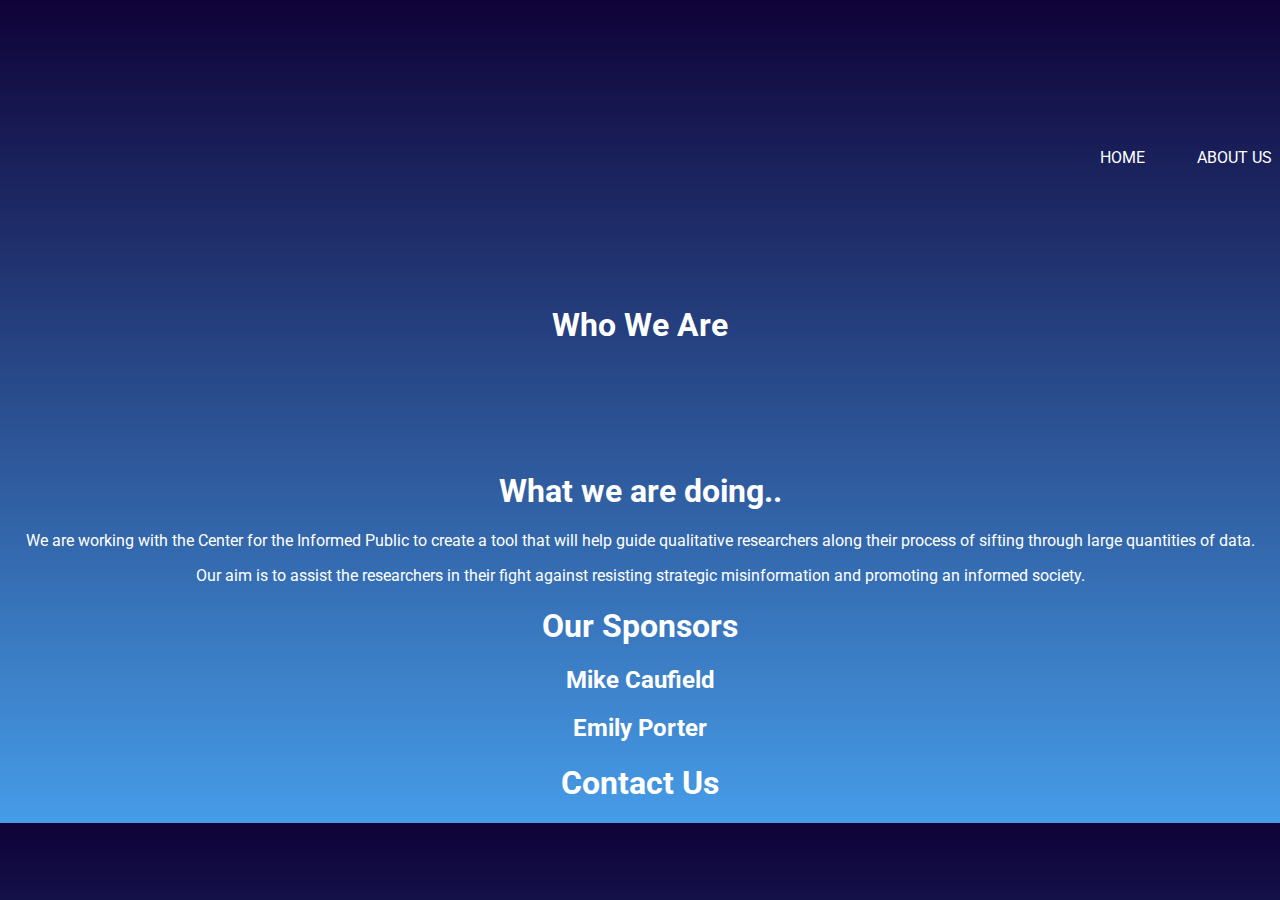
==== about.html @ 9d64fc64 "adding home and abt page to site" ====
<!DOCTYPE html>
<html lang="en">
<head>
    <meta charset="UTF-8">
    <meta http-equiv="X-UA-Compatible" content="IE=edge">
    <meta name="viewport" content="width=device-width, initial-scale=1.0">
    <title>Document</title>
    <link rel="preconnect" href="https://fonts.googleapis.com">
<link rel="preconnect" href="https://fonts.gstatic.com" crossorigin>
<link href="https://fonts.googleapis.com/css2?family=Roboto:ital,wght@0,100;0,300;0,400;0,500;0,700;0,900;1,300;1,400;1,500;1,700;1,900&display=swap" rel="stylesheet">
    <link rel="stylesheet" href="style.css">
</head>
<body>
    <script src="js/index.js"></script>
 
    <div class="navbar">
        <nav id="hamnav">
        
            <!-- (A) MENU WRAPPER -->

            <!-- (B) THE HAMBURGER -->
            <label for="hamburger">&#9776;</label>
            <input type="checkbox" id="hamburger" />


            <!-- (C) MENU ITEMS -->
            <div id="hamitems">
                <a href="index.html">HOME</a>
                <a href="about.html">ABOUT US</a>
            </div>
        </nav>
    </div>


<div class="intro">
    <h1>Who We Are</h1>


</div>

<div class="abt-project">
    <h1>What we are doing..</h1>

    <p>We are working with the Center for the Informed Public to create a tool that will help guide qualitative researchers along their process of sifting through large quantities of data. </p>

    <p>Our aim is to assist the researchers in their fight against resisting strategic misinformation and promoting an informed society.</p>


</div>

<div class="sponsors">
    <h1>Our Sponsors</h1>

    <h2>Mike Caufield</h2>
    <p></p>

    <h2>Emily Porter</h2>
    <p></p>
</div>

<div class="contact">

<h1>Contact Us</h1>

</div>

</body>

</html>
---- style.css ----
* {
    text-align: center;
    color: #FFFFFF;
    font-family: 'Roboto', sans-serif;

 }


body, head {
    background-image: linear-gradient(#0F0238, #469CE8);
  }

.intro {
    margin-top: 10em;
    margin-right: 1em;
    margin-left: 1em;
    margin-bottom: 8em;
}



.navbar {
    display: inline;
}

.checkbox input[type="checkbox"] {
    display: none;
}

/* navbar on a big screen*/

#hamnav {
    width: 100%;
    text-align: center;
    padding: 3em;
    margin-top: 50px;
    align-items: center;
}


#hamitems {
    float: right;
    margin-top: 50px;
}

#hamitems a {
    /*flex-grow: 1;*/
    /*flex-basis: 0;*/
    display: inline-block;
    padding-right: 3em;
    text-decoration: none;
    padding-left: 0;
}

#hamitems a:hover {
    text-decoration: underline;
    color: #B497D6;
}

#hamitems a:active {
    text-decoration: underline;
    color: #B497D6;
}
#hamnav label,
#hamburger {
    display: none;
}



@media screen and (max-width: 768px) {
    .navbar {
        margin-top: 0.5em;
    }
    /* vertical menu */
    #hamitems a {
        box-sizing: border-box;
        display: block;
        width: 100%;
        border-top: 0.1em solid;
    }
    /* show ham icon */
    #hamnav label {
        display: block;
        color: #B497D6;
        font-style: normal;
        font-size: 1.2em;
        padding-right: .75em;
        float: right;
    }
    /* show/hide menu */
    #hamitems {
        display: none;
    }
    #hamnav input:checked~#hamitems {
        display: block;
    }

}
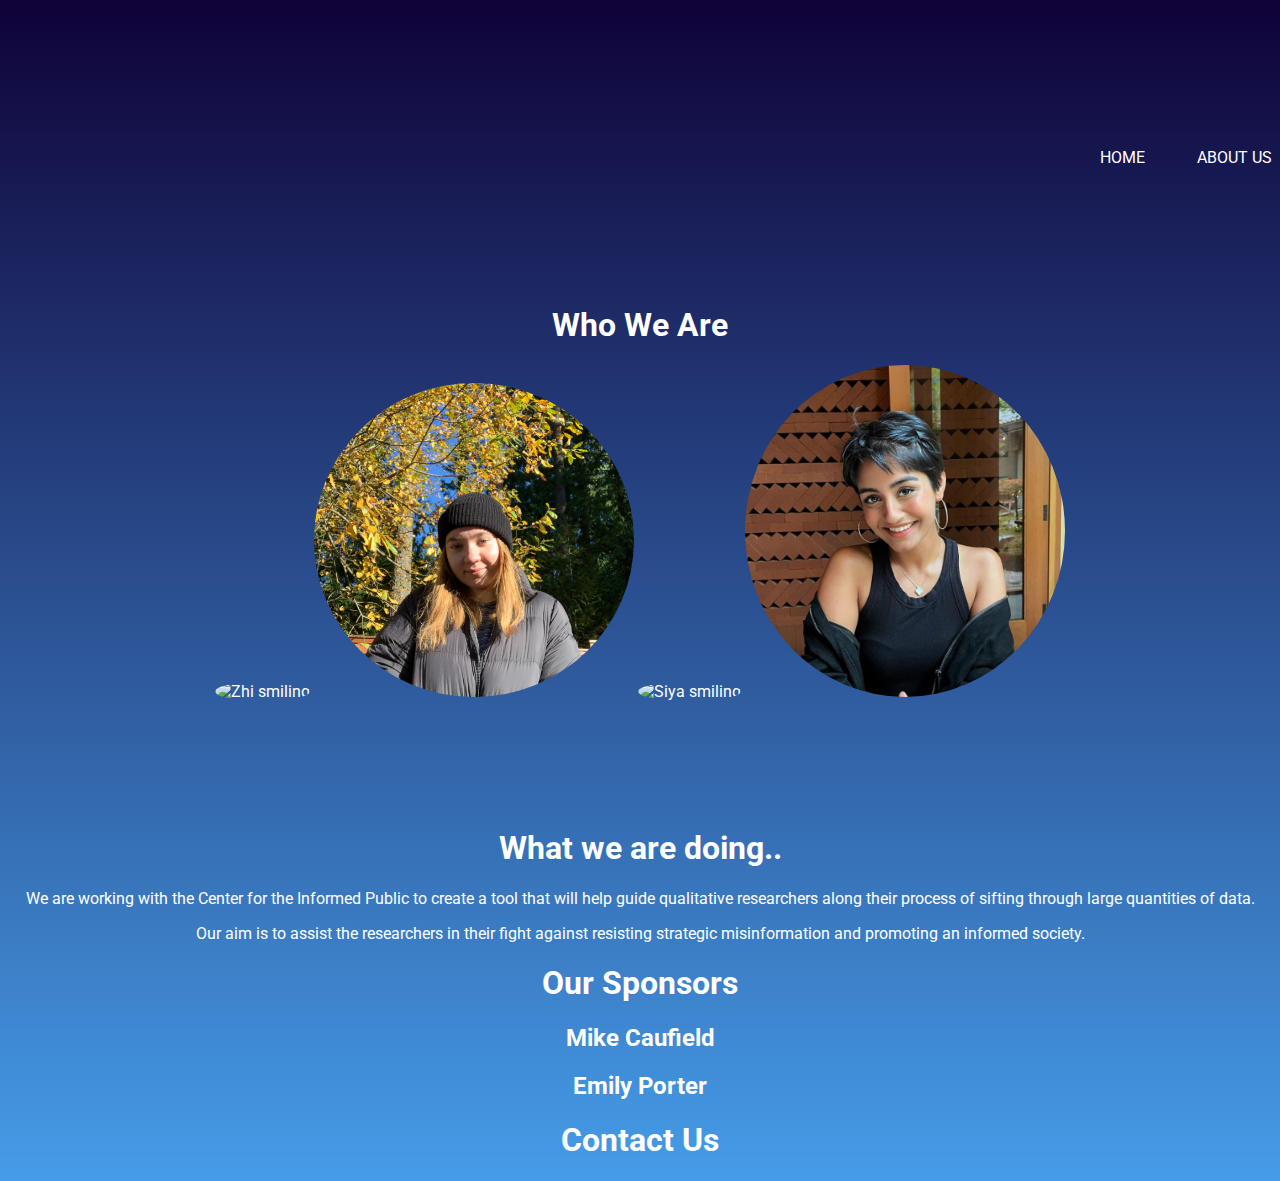
==== commit 0e858425: "adding imgs" ====
--- a/about.html
+++ b/about.html
@@ -35,6 +35,14 @@
 <div class="intro">
     <h1>Who We Are</h1>
 
+    <img src="img/zhi.jpg" alt="Zhi smiling">
+    <img src="img/angelina.jpg" alt="Angelina smiling">
+    <img src="img/siya.jpg" alt="Siya smiling">
+    <img src="img/jade.png" alt="Jade smiling">
+
+
+
+
 
 </div>
 
--- a/style.css
+++ b/style.css
@@ -53,7 +53,6 @@
 }
 
 #hamitems a:hover {
-    text-decoration: underline;
     color: #B497D6;
 }
 
@@ -66,7 +65,28 @@
     display: none;
 }
 
+.btn {
+    position: absolute;
+    left: 50%;
+    -ms-transform: translate(-50%, -50%);
+    transform: translate(-50%, -50%);
+    display: inline-block;
+    justify-content: center;
+    align-items: center;
+    background-color: #B497D6;
+    color: white;
+    border-radius: 0.5em;
+    width: 10em;
+    margin-top: 1em;
+    padding-top: 0.5em;
+    padding-bottom: 0.5em;
+    margin-bottom: 10em;
+}
 
+.intro img {
+    border-radius: 50%;
+    width: 20em;
+}
 
 @media screen and (max-width: 768px) {
     .navbar {
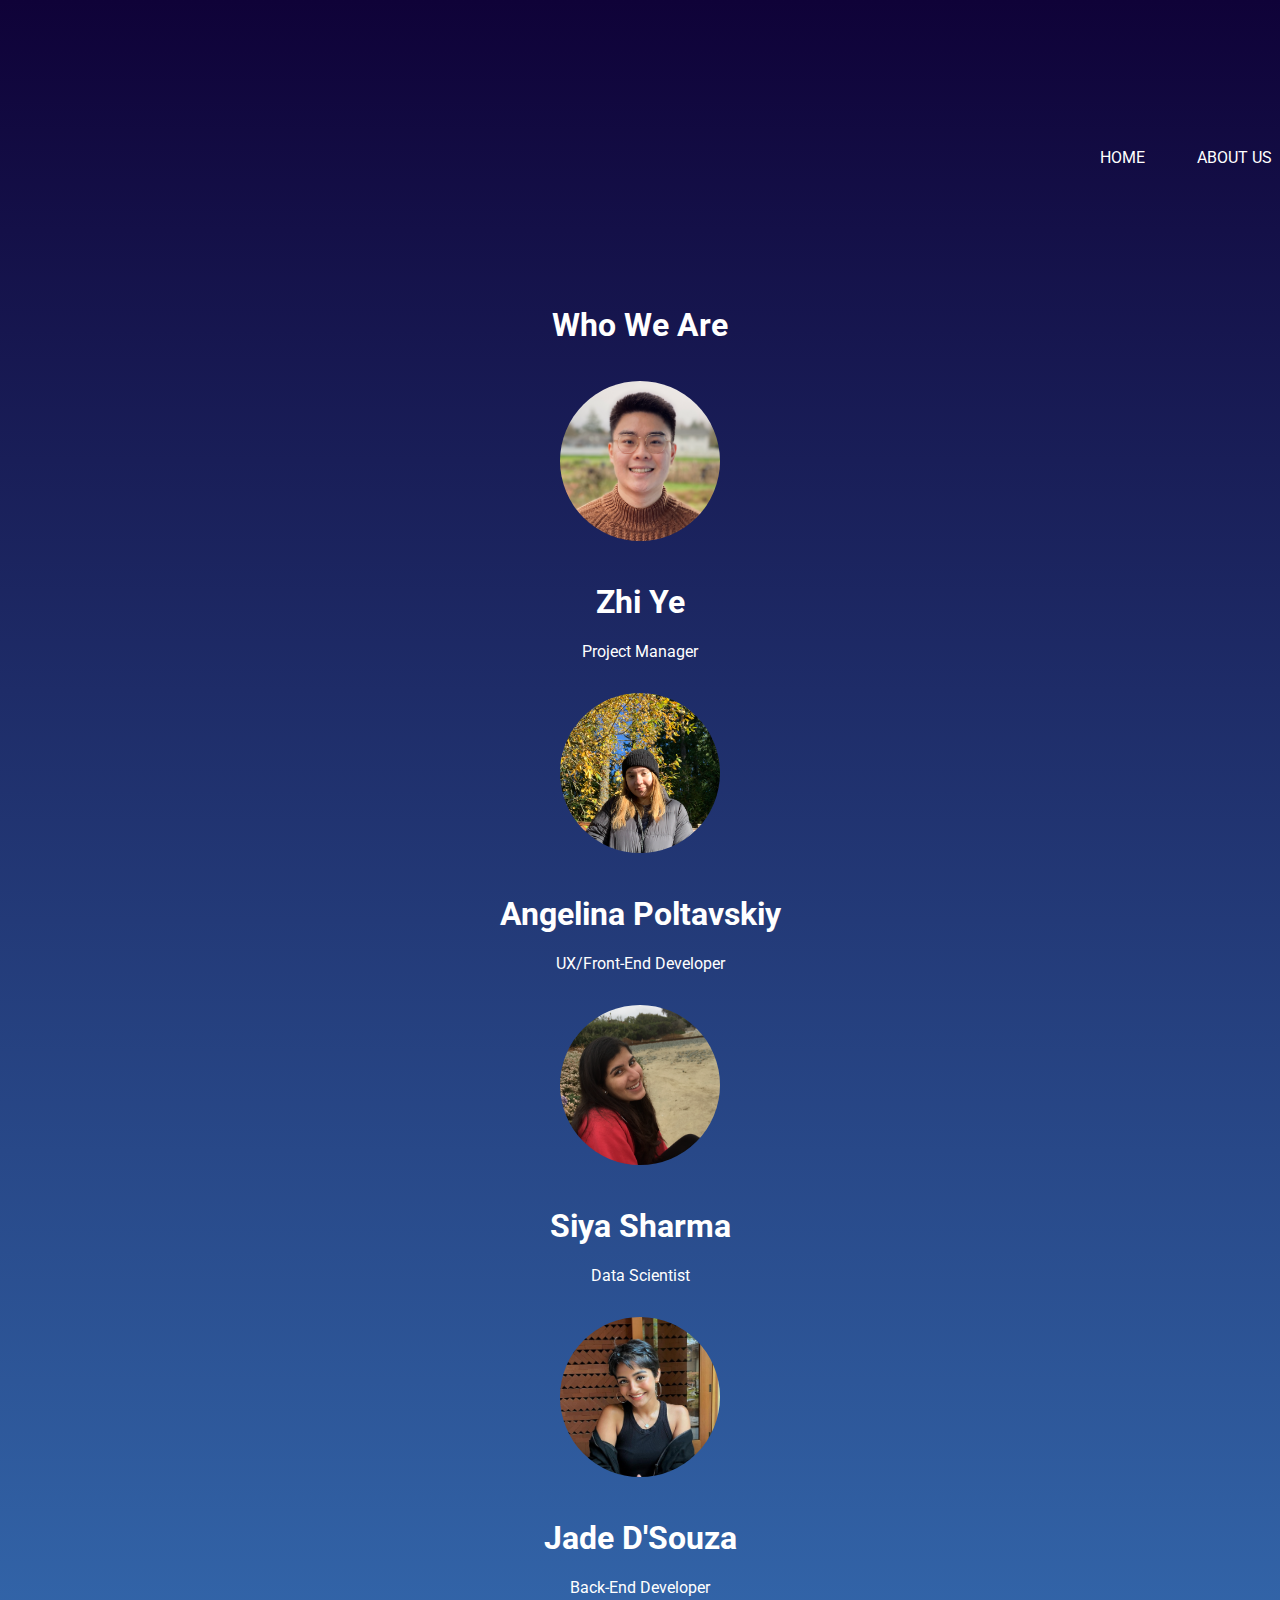
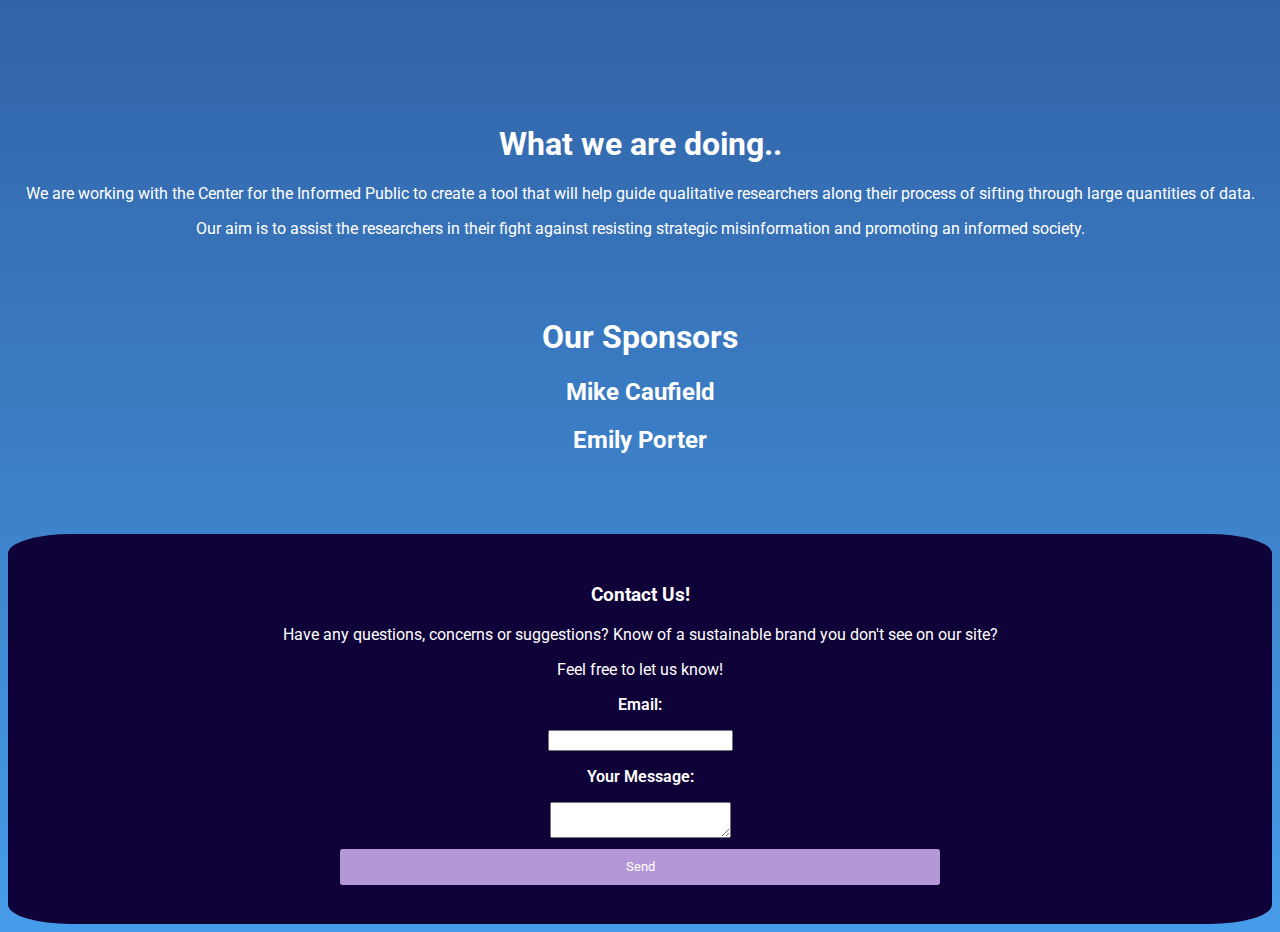
==== commit 8cb1b33e: "adding logo" ====
--- a/about.html
+++ b/about.html
@@ -34,12 +34,33 @@
 
 <div class="intro">
     <h1>Who We Are</h1>
+<div class="headshots">
 
-    <img src="img/zhi.jpg" alt="Zhi smiling">
-    <img src="img/angelina.jpg" alt="Angelina smiling">
-    <img src="img/siya.jpg" alt="Siya smiling">
-    <img src="img/jade.png" alt="Jade smiling">
+        <div>
+         <img src="img/zhi.png" alt="Zhi smiling">
+         <h1>Zhi Ye</h1>
+         <p>Project Manager</p>
+        </div>
 
+        <div>
+         <img src="img/angelina.jpg" alt="Angelina smiling">
+         <h1>Angelina Poltavskiy</h1>
+         <p>UX/Front-End Developer</p>
+        </div>
+
+        <div>
+        <img src="img/siya.png" alt="Siya smiling">
+        <h1>Siya Sharma</h1>
+        <p>Data Scientist</p>
+        </div>
+
+        <div>
+         <img src="img/jade.png" alt="Jade smiling">
+         <h1>Jade D'Souza</h1>
+         <p>Back-End Developer</p>
+        </div>
+
+</div>
 
 
 
@@ -66,11 +87,31 @@
     <p></p>
 </div>
 
-<div class="contact">
 
-<h1>Contact Us</h1>
+ <!-- contact us form -->
+ <div class="contactForm">
+    <h3>Contact Us!</h2>
+        <p>Have any questions, concerns or suggestions? Know of a sustainable brand you don't see on our site? </p>
+        <p>Feel free to let us know!</p>
+        <form action="https://formspree.io/f/xrgrvprk" method="POST">
+            <div class="contactforminput">
+                <label>
+                    <p>Email:</p>
+                    <input type="email" name="_replyto">
+                </label>
+                <br>
+                <label>
+                    <p>Your Message:</p>
+                    <textarea type="text" name="message"></textarea>
+                </label>
+            </div>
+            <!-- your other form fields go here -->
+            <div class="contactformbutton">
+                <button class="contactform" type="submit">Send</button>
+            </div>
+        </form>
+</div>
 
-</div>
 
 </body>
 
--- a/style.css
+++ b/style.css
@@ -80,13 +80,64 @@
     margin-top: 1em;
     padding-top: 0.5em;
     padding-bottom: 0.5em;
-    margin-bottom: 10em;
+    margin-bottom: 5em;
 }
 
 .intro img {
     border-radius: 50%;
-    width: 20em;
-}
+    width: 15em;
+    height:15em;
+    margin-top: 2em;
+
+}
+
+.headshots {
+    flex-direction: column;
+    padding: 3em;
+    align-items: center;
+}
+
+.sponsors {
+    margin-top: 5em;
+    margin-bottom: 5em;
+}
+
+    /* styling contact form */
+
+    .contactForm {
+        background-color: #0F0238;
+        padding: 2em;
+        border-radius: 5%;
+    }
+
+    .contactForm button,
+    .contactForm[type=submit] {
+        width: 50%;
+        background-color: #B497D6;
+        color: white;
+        padding: 0.8em 1.2em;
+        margin: 0.5em 0;
+        border: none;
+        border-radius: 0.2em;
+        cursor: pointer;
+    }
+    
+    .contactformbutton {
+        text-align: center;
+    }
+    
+    .contactforminput {
+        text-align: center;
+    }
+    
+    .contactforminput p {
+        text-align: center;
+        font-weight: 600;
+    }
+    
+    button[type=submit]:hover {
+        background-color: #0F0238;
+    }
 
 @media screen and (max-width: 768px) {
     .navbar {
@@ -116,4 +167,40 @@
         display: block;
     }
 
+}
+
+
+@media screen and (min-width:750px) {
+    
+   
+
+    .intro img {
+        border-radius: 50%;
+        width: 10em;
+        height:10em;
+        margin: 1em;
+    }
+
+    .headshots {
+        flex-direction: row;
+        padding: 0;
+        
+    }
+
+
+
+
+}
+
+
+
+@media screen and (min-width:900px) {
+    
+   
+}
+
+
+
+@media screen and (min-width:1200px) {
+    
 }